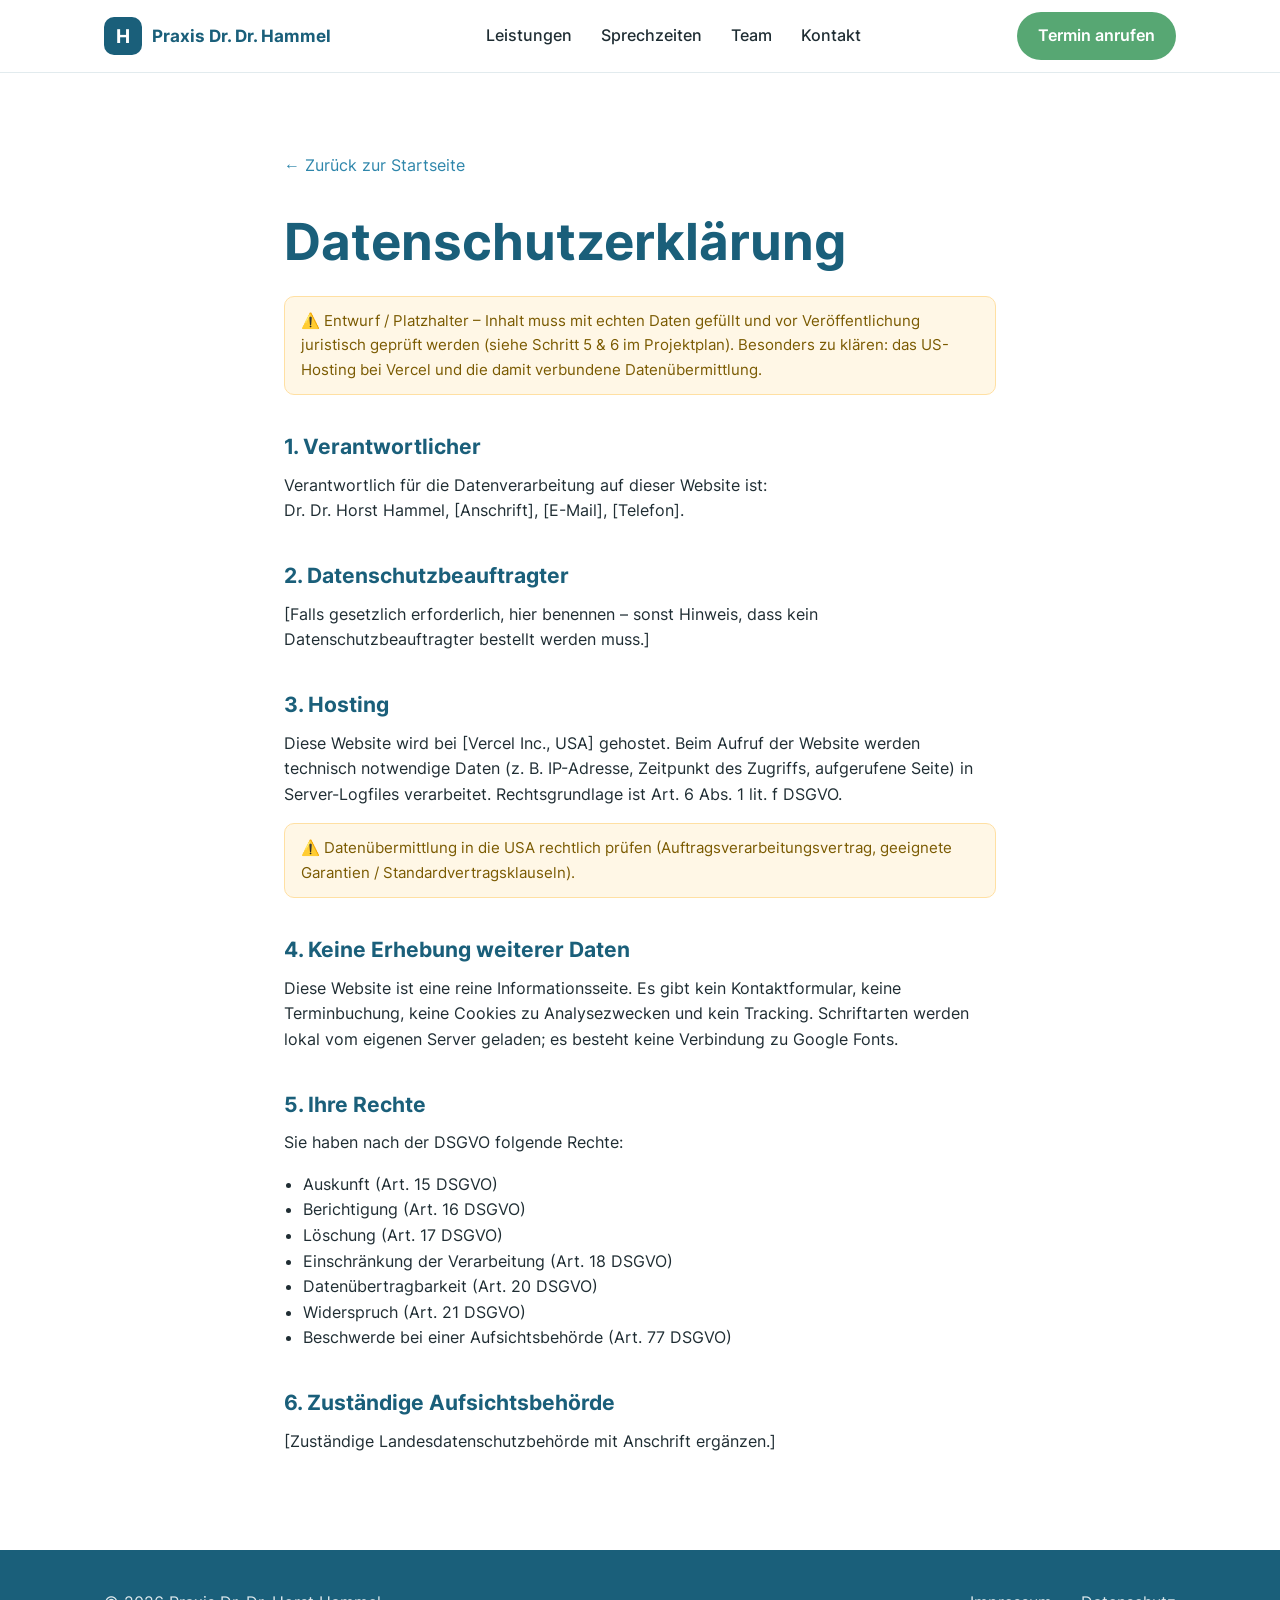
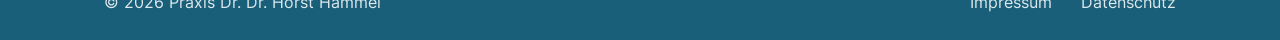
==== datenschutz.html @ 89290c8e "Scaffold structure, self-host font (DSGVO fix), add legal page shells - Self-host the Inter font fro" ====
<!DOCTYPE html>
<html lang="de">
<head>
  <meta charset="UTF-8" />
  <meta name="viewport" content="width=device-width, initial-scale=1.0" />
  <title>Datenschutzerklärung – Praxis Dr. Dr. Horst Hammel</title>
  <meta name="description" content="Datenschutzerklärung der Praxis Dr. Dr. Horst Hammel." />
  <meta name="robots" content="noindex" />
  <!-- Font is self-hosted in styles.css (see @font-face) — no external Google Fonts request. -->
  <link rel="stylesheet" href="styles.css" />
</head>
<body>

  <!-- ===== Header / Navigation ===== -->
  <header class="site-header">
    <div class="container header-inner">
      <a href="index.html" class="logo">
        <span class="logo-mark">H</span>
        <span class="logo-text">Praxis Dr. Dr. Hammel</span>
      </a>
      <nav class="nav">
        <a href="index.html#leistungen">Leistungen</a>
        <a href="index.html#sprechzeiten">Sprechzeiten</a>
        <a href="index.html#team">Team</a>
        <a href="index.html#kontakt">Kontakt</a>
      </nav>
      <a href="tel:+49000000000" class="btn btn-header">Termin anrufen</a>
    </div>
  </header>

  <!-- ===== Legal content ===== -->
  <section class="section">
    <div class="container legal">
      <a href="index.html" class="back">← Zurück zur Startseite</a>
      <h1>Datenschutzerklärung</h1>

      <p class="todo">⚠️ Entwurf / Platzhalter – Inhalt muss mit echten Daten
        gefüllt und vor Veröffentlichung juristisch geprüft werden
        (siehe Schritt 5 &amp; 6 im Projektplan). Besonders zu klären: das
        US-Hosting bei Vercel und die damit verbundene Datenübermittlung.</p>

      <h2>1. Verantwortlicher</h2>
      <p>
        Verantwortlich für die Datenverarbeitung auf dieser Website ist:<br />
        Dr. Dr. Horst Hammel, [Anschrift], [E-Mail], [Telefon].
      </p>

      <h2>2. Datenschutzbeauftragter</h2>
      <p>[Falls gesetzlich erforderlich, hier benennen – sonst Hinweis, dass
        kein Datenschutzbeauftragter bestellt werden muss.]</p>

      <h2>3. Hosting</h2>
      <p>
        Diese Website wird bei [Vercel Inc., USA] gehostet. Beim Aufruf der
        Website werden technisch notwendige Daten (z. B. IP-Adresse,
        Zeitpunkt des Zugriffs, aufgerufene Seite) in Server-Logfiles
        verarbeitet. Rechtsgrundlage ist Art. 6 Abs. 1 lit. f DSGVO.
      </p>
      <p class="todo">⚠️ Datenübermittlung in die USA rechtlich prüfen
        (Auftragsverarbeitungsvertrag, geeignete Garantien / Standardvertrags­klauseln).</p>

      <h2>4. Keine Erhebung weiterer Daten</h2>
      <p>
        Diese Website ist eine reine Informationsseite. Es gibt kein
        Kontaktformular, keine Terminbuchung, keine Cookies zu Analysezwecken
        und kein Tracking. Schriftarten werden lokal vom eigenen Server
        geladen; es besteht keine Verbindung zu Google Fonts.
      </p>

      <h2>5. Ihre Rechte</h2>
      <p>Sie haben nach der DSGVO folgende Rechte:</p>
      <ul>
        <li>Auskunft (Art. 15 DSGVO)</li>
        <li>Berichtigung (Art. 16 DSGVO)</li>
        <li>Löschung (Art. 17 DSGVO)</li>
        <li>Einschränkung der Verarbeitung (Art. 18 DSGVO)</li>
        <li>Datenübertragbarkeit (Art. 20 DSGVO)</li>
        <li>Widerspruch (Art. 21 DSGVO)</li>
        <li>Beschwerde bei einer Aufsichtsbehörde (Art. 77 DSGVO)</li>
      </ul>

      <h2>6. Zuständige Aufsichtsbehörde</h2>
      <p>[Zuständige Landesdatenschutzbehörde mit Anschrift ergänzen.]</p>
    </div>
  </section>

  <!-- ===== Footer ===== -->
  <footer class="site-footer">
    <div class="container footer-inner">
      <p>&copy; 2026 Praxis Dr. Dr. Horst Hammel</p>
      <nav class="footer-nav">
        <a href="impressum.html">Impressum</a>
        <a href="datenschutz.html">Datenschutz</a>
      </nav>
    </div>
  </footer>

</body>
</html>
---- styles.css ----
/* ===== Self-hosted Inter font =====
   Served from our own /fonts folder so no data (IP address) is sent to
   Google's servers. This avoids the well-known German DSGVO/GDPR problem
   with loading Google Fonts from a CDN. The "latin" subset covers German
   umlauts (ä ö ü ß) and the en/em dashes used on the site. */
@font-face {
  font-family: 'Inter';
  font-style: normal;
  font-weight: 400;
  font-display: swap;
  src: url('fonts/inter-latin-400-normal.woff2') format('woff2');
}
@font-face {
  font-family: 'Inter';
  font-style: normal;
  font-weight: 500;
  font-display: swap;
  src: url('fonts/inter-latin-500-normal.woff2') format('woff2');
}
@font-face {
  font-family: 'Inter';
  font-style: normal;
  font-weight: 600;
  font-display: swap;
  src: url('fonts/inter-latin-600-normal.woff2') format('woff2');
}
@font-face {
  font-family: 'Inter';
  font-style: normal;
  font-weight: 700;
  font-display: swap;
  src: url('fonts/inter-latin-700-normal.woff2') format('woff2');
}

/* ===== Base settings & colors ===== */
:root {
  --blue: #1a5f7a;
  --blue-light: #2e86ab;
  --blue-soft: #eaf4f7;
  --green: #57a773;
  --text: #1f2d33;
  --text-light: #5a6b72;
  --white: #ffffff;
  --gray: #f5f8fa;
  --border: #e2ebee;
  --shadow: 0 6px 24px rgba(26, 95, 122, 0.08);
  --radius: 14px;
}

* { margin: 0; padding: 0; box-sizing: border-box; }

html { scroll-behavior: smooth; }

body {
  font-family: 'Inter', -apple-system, BlinkMacSystemFont, 'Segoe UI', sans-serif;
  color: var(--text);
  line-height: 1.6;
  background: var(--white);
}

.container { width: 100%; max-width: 1120px; margin: 0 auto; padding: 0 24px; }

h1, h2, h3 { line-height: 1.2; font-weight: 700; color: var(--blue); }
h1 { font-size: clamp(2rem, 5vw, 3.2rem); }
h2 { font-size: clamp(1.6rem, 4vw, 2.3rem); margin-bottom: 2.5rem; }

.eyebrow {
  text-transform: uppercase;
  letter-spacing: 0.08em;
  font-size: 0.8rem;
  font-weight: 600;
  color: var(--blue-light);
  margin-bottom: 0.6rem;
}
.center { text-align: center; }
.muted { color: var(--text-light); }
.small { font-size: 0.9rem; }

/* ===== Buttons ===== */
.btn {
  display: inline-block;
  padding: 0.85rem 1.6rem;
  border-radius: 999px;
  font-weight: 600;
  text-decoration: none;
  transition: transform 0.15s ease, box-shadow 0.15s ease, background 0.15s ease;
  cursor: pointer;
  border: 2px solid transparent;
}
.btn:hover { transform: translateY(-2px); }
.btn-primary { background: var(--blue); color: var(--white); }
.btn-primary:hover { background: var(--blue-light); box-shadow: var(--shadow); }
.btn-secondary { background: transparent; color: var(--blue); border-color: var(--border); }
.btn-secondary:hover { border-color: var(--blue-light); }
.btn-header { background: var(--green); color: var(--white); padding: 0.6rem 1.2rem; }
.btn-header:hover { background: #4a9463; }
.btn-block { display: block; text-align: center; width: 100%; }

/* ===== Header ===== */
.site-header {
  position: sticky; top: 0; z-index: 50;
  background: rgba(255, 255, 255, 0.92);
  backdrop-filter: blur(8px);
  border-bottom: 1px solid var(--border);
}
.header-inner { display: flex; align-items: center; justify-content: space-between; height: 72px; gap: 1rem; }
.logo { display: flex; align-items: center; gap: 0.6rem; text-decoration: none; }
.logo-mark {
  width: 38px; height: 38px; border-radius: 10px;
  background: var(--blue); color: var(--white);
  display: grid; place-items: center; font-weight: 700; font-size: 1.2rem;
}
.logo-text { font-weight: 700; color: var(--blue); font-size: 1.05rem; }
.nav { display: flex; gap: 1.8rem; }
.nav a { text-decoration: none; color: var(--text); font-weight: 500; font-size: 0.98rem; }
.nav a:hover { color: var(--blue-light); }

/* ===== Hero ===== */
.hero { background: linear-gradient(160deg, var(--blue-soft) 0%, var(--white) 100%); padding: 5rem 0; }
.hero-inner { display: grid; grid-template-columns: 1.3fr 1fr; gap: 3rem; align-items: center; }
.hero-text .lead { font-size: 1.15rem; color: var(--text-light); margin: 1.2rem 0 2rem; max-width: 34rem; }
.hero-actions { display: flex; gap: 1rem; flex-wrap: wrap; }

.hero-card {
  background: var(--white); border-radius: var(--radius);
  padding: 2rem; box-shadow: var(--shadow); border: 1px solid var(--border);
}
.hero-card h3 { margin-bottom: 1rem; }
.hours-mini { list-style: none; margin-bottom: 1rem; }
.hours-mini li { display: flex; justify-content: space-between; padding: 0.5rem 0; border-bottom: 1px solid var(--border); }
.hours-mini span { color: var(--text-light); }
.hero-card-note { font-size: 0.9rem; color: var(--text-light); margin-bottom: 1.2rem; }

/* ===== Sections ===== */
.section { padding: 5rem 0; }
.section-alt { background: var(--gray); }

/* ===== Cards ===== */
.cards { display: grid; grid-template-columns: repeat(4, 1fr); gap: 1.5rem; }
.card {
  background: var(--white); border: 1px solid var(--border);
  border-radius: var(--radius); padding: 2rem 1.5rem; text-align: center;
  transition: transform 0.15s ease, box-shadow 0.15s ease;
}
.card:hover { transform: translateY(-4px); box-shadow: var(--shadow); }
.card-icon { font-size: 2.2rem; margin-bottom: 1rem; }
.card h3 { font-size: 1.1rem; margin-bottom: 0.6rem; }
.card p { color: var(--text-light); font-size: 0.95rem; }

/* ===== Office hours table ===== */
.hours-table { max-width: 640px; margin: 0 auto 1.5rem; }
.hours-row {
  display: flex; justify-content: space-between; gap: 1rem;
  padding: 1rem 1.25rem; background: var(--white);
  border: 1px solid var(--border); border-radius: 10px; margin-bottom: 0.6rem;
}
.hours-row span:first-child { font-weight: 600; color: var(--blue); }
.hours-row.muted span { color: var(--text-light); }

/* ===== About / Team ===== */
.about-inner { display: grid; grid-template-columns: 1fr 1.4fr; gap: 3rem; align-items: center; }
.about-photo {
  aspect-ratio: 4 / 5; border-radius: var(--radius);
  background: linear-gradient(160deg, var(--blue-soft), #d4e6ec);
  display: grid; place-items: center; color: var(--blue-light); font-weight: 600;
  border: 1px solid var(--border);
}
.checklist { list-style: none; margin-top: 1.5rem; }
.checklist li { padding: 0.4rem 0 0.4rem 1.8rem; position: relative; }
.checklist li::before { content: "✓"; position: absolute; left: 0; color: var(--green); font-weight: 700; }

/* ===== Contact ===== */
.contact-grid { display: grid; grid-template-columns: 1fr 1fr; gap: 1.5rem; }
.contact-box { background: var(--white); border: 1px solid var(--border); border-radius: var(--radius); padding: 2rem; }
.contact-box h3 { font-size: 1rem; margin: 1.2rem 0 0.3rem; }
.contact-box h3:first-child { margin-top: 0; }
.contact-box a { color: var(--blue-light); text-decoration: none; }
.contact-box a:hover { text-decoration: underline; }
.map-placeholder { display: grid; place-items: center; text-align: center; color: var(--text-light); background: var(--gray); }

/* ===== Footer ===== */
.site-footer { background: var(--blue); color: rgba(255,255,255,0.85); padding: 2.5rem 0 1.5rem; }
.footer-inner { display: flex; justify-content: space-between; align-items: center; flex-wrap: wrap; gap: 1rem; }
.footer-nav a { color: rgba(255,255,255,0.85); text-decoration: none; margin-left: 1.5rem; }
.footer-nav a:hover { color: var(--white); }
.legal-note { margin-top: 1.5rem; padding-top: 1.5rem; border-top: 1px solid rgba(255,255,255,0.15); }
.legal-note p { font-size: 0.85rem; color: rgba(255,255,255,0.7); }

/* ===== Legal pages (Impressum / Datenschutz) ===== */
.legal { max-width: 760px; margin: 0 auto; }
.legal h1 { margin-bottom: 1.5rem; }
.legal h2 { font-size: 1.3rem; margin: 2.5rem 0 0.8rem; }
.legal p, .legal li { color: var(--text); }
.legal p { margin-bottom: 1rem; }
.legal ul { margin: 0 0 1rem 1.2rem; }
.legal .todo {
  background: #fff7e6; border: 1px solid #ffe0a3; border-radius: 10px;
  padding: 0.75rem 1rem; margin: 0.5rem 0 1.5rem; font-size: 0.95rem; color: #7a5a00;
}
.legal .back { display: inline-block; margin-bottom: 2rem; color: var(--blue-light); text-decoration: none; }
.legal .back:hover { text-decoration: underline; }

/* ===== Mobile / Tablet ===== */
@media (max-width: 900px) {
  .hero-inner { grid-template-columns: 1fr; }
  .cards { grid-template-columns: repeat(2, 1fr); }
  .about-inner { grid-template-columns: 1fr; }
  .contact-grid { grid-template-columns: 1fr; }
  .nav { display: none; }
}
@media (max-width: 520px) {
  .cards { grid-template-columns: 1fr; }
  .header-inner .btn-header { display: none; }
  .hours-row { flex-direction: column; gap: 0.2rem; }
}
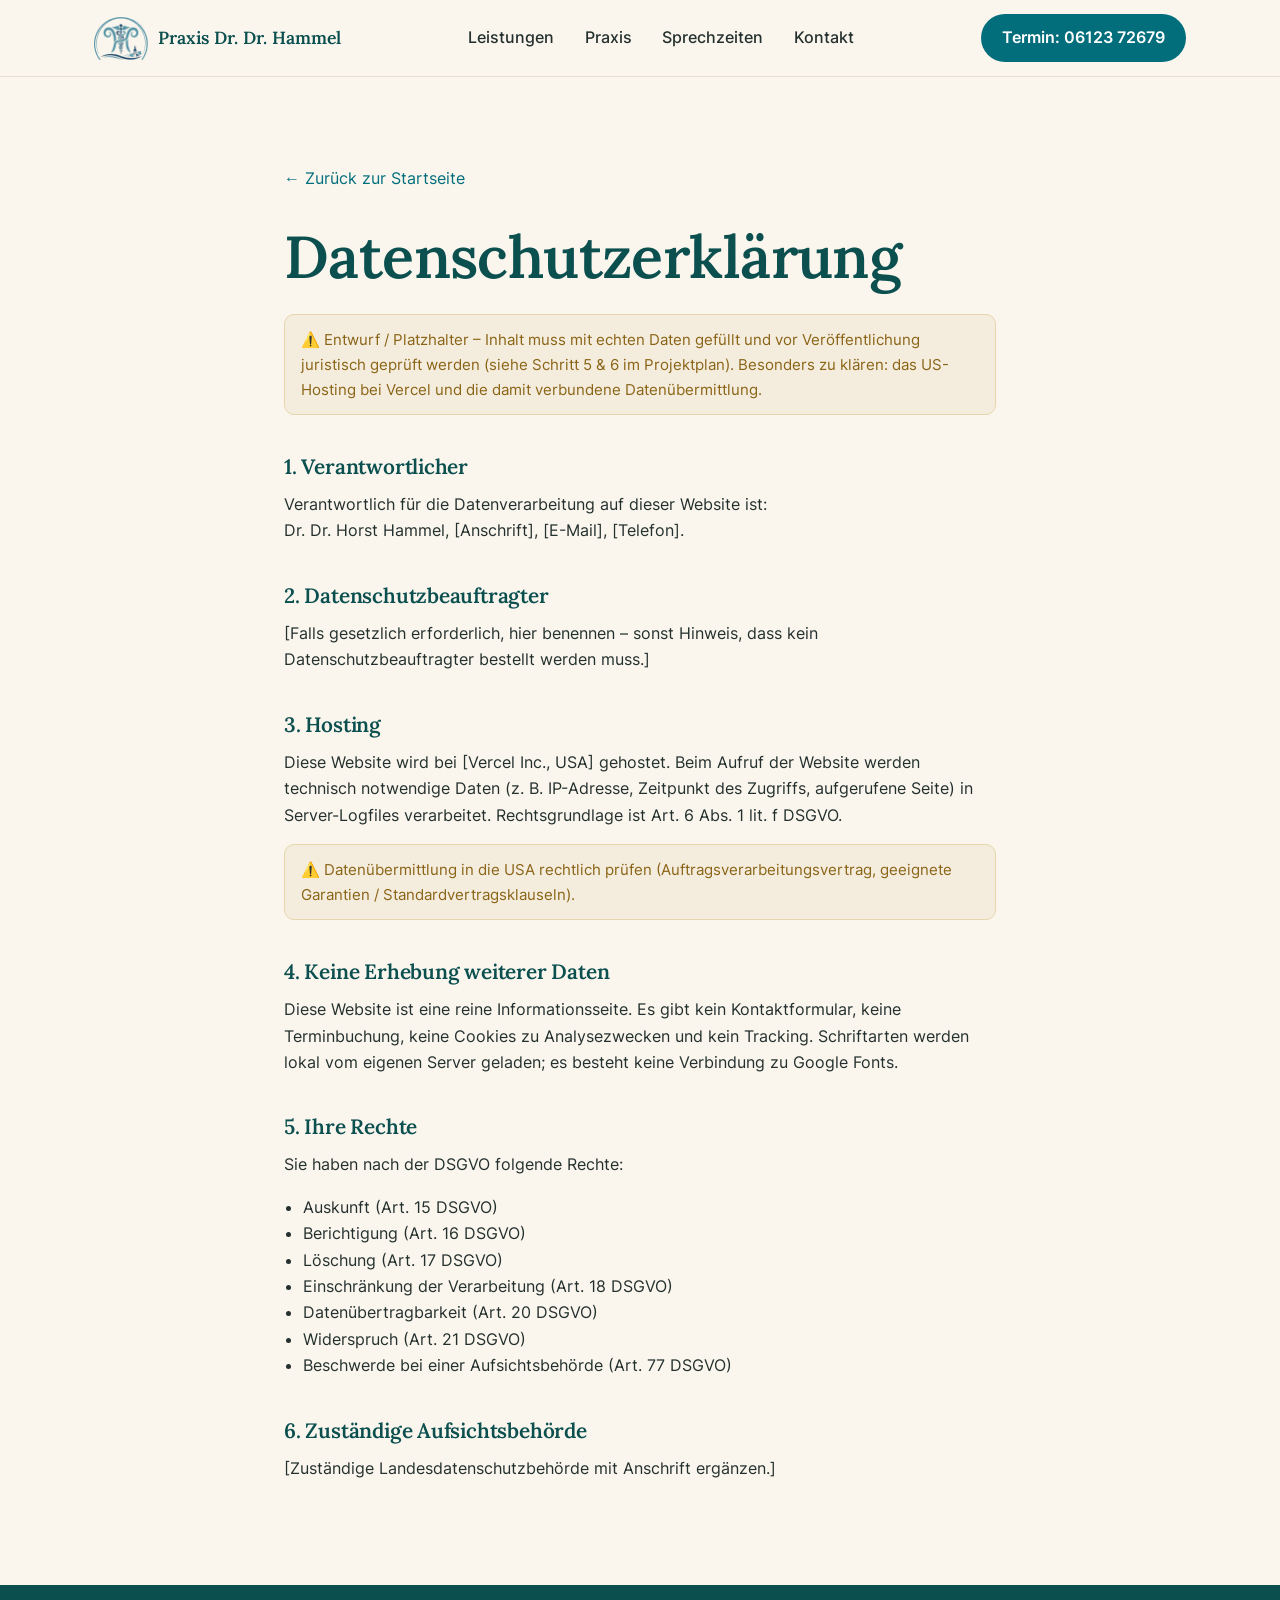
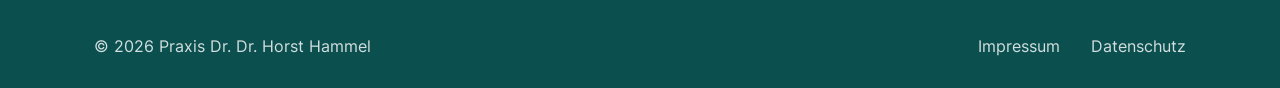
==== commit a24942c1: "Redesign site with a warm 'Rheingau' identity + richer Leistungen Design: - New palette: warm cream " ====
--- a/datenschutz.html
+++ b/datenschutz.html
@@ -15,16 +15,17 @@
   <header class="site-header">
     <div class="container header-inner">
       <a href="index.html" class="logo">
-        <span class="logo-mark">H</span>
+        <img class="logo-mark" src="assets/logo/logo-mark.png"
+             alt="Logo Praxis Dr. Dr. Horst Hammel" width="55" height="46" />
         <span class="logo-text">Praxis Dr. Dr. Hammel</span>
       </a>
       <nav class="nav">
         <a href="index.html#leistungen">Leistungen</a>
+        <a href="index.html#praxis">Praxis</a>
         <a href="index.html#sprechzeiten">Sprechzeiten</a>
-        <a href="index.html#team">Team</a>
         <a href="index.html#kontakt">Kontakt</a>
       </nav>
-      <a href="tel:+49000000000" class="btn btn-header">Termin anrufen</a>
+      <a href="tel:+49612372679" class="btn btn-header">Termin: 06123 72679</a>
     </div>
   </header>
 
--- a/styles.css
+++ b/styles.css
@@ -1,215 +1,255 @@
-/* ===== Self-hosted Inter font =====
-   Served from our own /fonts folder so no data (IP address) is sent to
-   Google's servers. This avoids the well-known German DSGVO/GDPR problem
-   with loading Google Fonts from a CDN. The "latin" subset covers German
-   umlauts (ä ö ü ß) and the en/em dashes used on the site. */
-@font-face {
-  font-family: 'Inter';
-  font-style: normal;
-  font-weight: 400;
-  font-display: swap;
-  src: url('fonts/inter-latin-400-normal.woff2') format('woff2');
-}
-@font-face {
-  font-family: 'Inter';
-  font-style: normal;
-  font-weight: 500;
-  font-display: swap;
-  src: url('fonts/inter-latin-500-normal.woff2') format('woff2');
-}
-@font-face {
-  font-family: 'Inter';
-  font-style: normal;
-  font-weight: 600;
-  font-display: swap;
-  src: url('fonts/inter-latin-600-normal.woff2') format('woff2');
-}
-@font-face {
-  font-family: 'Inter';
-  font-style: normal;
-  font-weight: 700;
-  font-display: swap;
-  src: url('fonts/inter-latin-700-normal.woff2') format('woff2');
-}
-
-/* ===== Base settings & colors ===== */
+/* ===== Self-hosted fonts (no external requests → DSGVO-friendly) =====
+   Inter for UI/body text, Lora (warm serif) for headings. Served from /fonts,
+   so no visitor data is sent to Google. The "latin" subset covers German
+   umlauts (ä ö ü ß) and en/em dashes. */
+@font-face { font-family:'Inter'; font-style:normal; font-weight:400; font-display:swap; src:url('fonts/inter-latin-400-normal.woff2') format('woff2'); }
+@font-face { font-family:'Inter'; font-style:normal; font-weight:500; font-display:swap; src:url('fonts/inter-latin-500-normal.woff2') format('woff2'); }
+@font-face { font-family:'Inter'; font-style:normal; font-weight:600; font-display:swap; src:url('fonts/inter-latin-600-normal.woff2') format('woff2'); }
+@font-face { font-family:'Inter'; font-style:normal; font-weight:700; font-display:swap; src:url('fonts/inter-latin-700-normal.woff2') format('woff2'); }
+@font-face { font-family:'Lora'; font-style:normal; font-weight:500; font-display:swap; src:url('fonts/lora-latin-500-normal.woff2') format('woff2'); }
+@font-face { font-family:'Lora'; font-style:normal; font-weight:600; font-display:swap; src:url('fonts/lora-latin-600-normal.woff2') format('woff2'); }
+@font-face { font-family:'Lora'; font-style:normal; font-weight:700; font-display:swap; src:url('fonts/lora-latin-700-normal.woff2') format('woff2'); }
+
+/* ===== Design tokens — "Rheingau" ===== */
 :root {
-  --blue: #1a5f7a;
-  --blue-light: #2e86ab;
-  --blue-soft: #eaf4f7;
-  --green: #57a773;
-  --text: #1f2d33;
-  --text-light: #5a6b72;
-  --white: #ffffff;
-  --gray: #f5f8fa;
-  --border: #e2ebee;
-  --shadow: 0 6px 24px rgba(26, 95, 122, 0.08);
-  --radius: 14px;
+  --pine:      #0b4f4f;   /* deep teal-green: headings, footer */
+  --teal:      #026e7c;   /* brand primary (logo) */
+  --teal-700:  #084f57;   /* hover / darker */
+  --gold:      #c9922f;   /* Riesling-gold accent (decorative) */
+  --gold-ink:  #8a6416;   /* gold as text on light (AA-safe) */
+  --cream:     #faf6ee;   /* warm page background */
+  --sage:      #e9f0ea;   /* soft green section tint */
+  --sand:      #f4ecdd;   /* warm panel tint */
+  --ink:       #24302e;   /* warm near-black text */
+  --muted:     #55655f;   /* muted text (AA on cream) */
+  --line:      #e7e0d0;   /* warm hairline border */
+  --white:     #ffffff;
+  --shadow:    0 14px 40px rgba(11, 79, 79, 0.10);
+  --shadow-sm: 0 6px 18px rgba(11, 79, 79, 0.07);
+  --radius:    16px;
+  --radius-sm: 12px;
+  --maxw:      1140px;
 }
 
 * { margin: 0; padding: 0; box-sizing: border-box; }
-
 html { scroll-behavior: smooth; }
-
 body {
   font-family: 'Inter', -apple-system, BlinkMacSystemFont, 'Segoe UI', sans-serif;
-  color: var(--text);
-  line-height: 1.6;
-  background: var(--white);
-}
-
-.container { width: 100%; max-width: 1120px; margin: 0 auto; padding: 0 24px; }
-
-h1, h2, h3 { line-height: 1.2; font-weight: 700; color: var(--blue); }
-h1 { font-size: clamp(2rem, 5vw, 3.2rem); }
-h2 { font-size: clamp(1.6rem, 4vw, 2.3rem); margin-bottom: 2.5rem; }
+  color: var(--ink);
+  line-height: 1.65;
+  background: var(--cream);
+  -webkit-font-smoothing: antialiased;
+}
+img { max-width: 100%; display: block; }
+
+.container { width: 100%; max-width: var(--maxw); margin: 0 auto; padding: 0 24px; }
+
+/* ===== Typography ===== */
+h1, h2 { font-family: 'Lora', Georgia, 'Times New Roman', serif; font-weight: 600; line-height: 1.12; color: var(--pine); letter-spacing: -0.01em; }
+h1 { font-size: clamp(2.4rem, 5.2vw, 3.7rem); }
+h2 { font-size: clamp(1.8rem, 3.8vw, 2.5rem); margin-bottom: 1rem; }
+h3 { font-family: 'Inter', sans-serif; font-weight: 600; color: var(--pine); }
 
 .eyebrow {
-  text-transform: uppercase;
-  letter-spacing: 0.08em;
-  font-size: 0.8rem;
-  font-weight: 600;
-  color: var(--blue-light);
-  margin-bottom: 0.6rem;
-}
+  display: inline-flex; align-items: center; gap: 0.55rem;
+  font-size: 0.78rem; font-weight: 600; letter-spacing: 0.14em;
+  text-transform: uppercase; color: var(--gold-ink); margin-bottom: 0.9rem;
+}
+.eyebrow::before { content: ""; width: 22px; height: 2px; background: var(--gold); border-radius: 2px; }
+.eyebrow.center { justify-content: center; }
+.section-head { max-width: 620px; }
+.section-head.center { margin: 0 auto 3rem; text-align: center; }
+.section-head p { color: var(--muted); font-size: 1.05rem; }
+.lead { font-size: 1.18rem; color: var(--muted); }
 .center { text-align: center; }
-.muted { color: var(--text-light); }
+.muted { color: var(--muted); }
 .small { font-size: 0.9rem; }
 
 /* ===== Buttons ===== */
 .btn {
-  display: inline-block;
-  padding: 0.85rem 1.6rem;
-  border-radius: 999px;
-  font-weight: 600;
-  text-decoration: none;
-  transition: transform 0.15s ease, box-shadow 0.15s ease, background 0.15s ease;
-  cursor: pointer;
-  border: 2px solid transparent;
+  display: inline-flex; align-items: center; justify-content: center; gap: 0.5rem;
+  padding: 0.9rem 1.7rem; border-radius: 999px; font-weight: 600; font-size: 0.98rem;
+  text-decoration: none; cursor: pointer; border: 1.5px solid transparent;
+  transition: transform .18s ease, box-shadow .18s ease, background .18s ease, border-color .18s ease, color .18s ease;
 }
 .btn:hover { transform: translateY(-2px); }
-.btn-primary { background: var(--blue); color: var(--white); }
-.btn-primary:hover { background: var(--blue-light); box-shadow: var(--shadow); }
-.btn-secondary { background: transparent; color: var(--blue); border-color: var(--border); }
-.btn-secondary:hover { border-color: var(--blue-light); }
-.btn-header { background: var(--green); color: var(--white); padding: 0.6rem 1.2rem; }
-.btn-header:hover { background: #4a9463; }
-.btn-block { display: block; text-align: center; width: 100%; }
+.btn:focus-visible { outline: 3px solid var(--gold); outline-offset: 2px; }
+.btn-primary { background: var(--teal); color: #fff; box-shadow: var(--shadow-sm); }
+.btn-primary:hover { background: var(--pine); }
+.btn-secondary { background: transparent; color: var(--pine); border-color: var(--line); }
+.btn-secondary:hover { border-color: var(--teal); color: var(--teal); }
+.btn-header { background: var(--teal); color: #fff; padding: 0.62rem 1.25rem; }
+.btn-header:hover { background: var(--pine); }
+.btn-block { display: flex; width: 100%; }
+
+a { color: var(--teal); }
 
 /* ===== Header ===== */
 .site-header {
   position: sticky; top: 0; z-index: 50;
-  background: rgba(255, 255, 255, 0.92);
-  backdrop-filter: blur(8px);
-  border-bottom: 1px solid var(--border);
-}
-.header-inner { display: flex; align-items: center; justify-content: space-between; height: 72px; gap: 1rem; }
-.logo { display: flex; align-items: center; gap: 0.6rem; text-decoration: none; }
-.logo-mark {
-  width: 38px; height: 38px; border-radius: 10px;
-  background: var(--blue); color: var(--white);
-  display: grid; place-items: center; font-weight: 700; font-size: 1.2rem;
-}
-.logo-text { font-weight: 700; color: var(--blue); font-size: 1.05rem; }
-.nav { display: flex; gap: 1.8rem; }
-.nav a { text-decoration: none; color: var(--text); font-weight: 500; font-size: 0.98rem; }
-.nav a:hover { color: var(--blue-light); }
+  background: rgba(250, 246, 238, 0.85);
+  backdrop-filter: blur(10px);
+  border-bottom: 1px solid var(--line);
+}
+.header-inner { display: flex; align-items: center; justify-content: space-between; height: 76px; gap: 1rem; }
+.logo { display: flex; align-items: center; gap: 0.65rem; text-decoration: none; }
+.logo-mark { height: 44px; width: auto; }
+.logo-text { font-family: 'Lora', serif; font-weight: 600; color: var(--pine); font-size: 1.1rem; }
+.nav { display: flex; gap: 1.9rem; }
+.nav a { text-decoration: none; color: var(--ink); font-weight: 500; font-size: 0.98rem; position: relative; }
+.nav a::after { content: ""; position: absolute; left: 0; bottom: -6px; width: 0; height: 2px; background: var(--gold); transition: width .2s ease; }
+.nav a:hover { color: var(--pine); }
+.nav a:hover::after { width: 100%; }
 
 /* ===== Hero ===== */
-.hero { background: linear-gradient(160deg, var(--blue-soft) 0%, var(--white) 100%); padding: 5rem 0; }
-.hero-inner { display: grid; grid-template-columns: 1.3fr 1fr; gap: 3rem; align-items: center; }
-.hero-text .lead { font-size: 1.15rem; color: var(--text-light); margin: 1.2rem 0 2rem; max-width: 34rem; }
-.hero-actions { display: flex; gap: 1rem; flex-wrap: wrap; }
+.hero {
+  position: relative; overflow: hidden;
+  background:
+    radial-gradient(1100px 480px at 88% -12%, rgba(201, 146, 47, 0.14), transparent 60%),
+    radial-gradient(820px 460px at 6% 118%, rgba(2, 110, 124, 0.08), transparent 62%),
+    var(--cream);
+  padding: 5.5rem 0 5rem;
+}
+.hero-inner { display: grid; grid-template-columns: 1.25fr 0.9fr; gap: 3.5rem; align-items: center; }
+.hero-text .lead { margin: 1.3rem 0 2rem; max-width: 33rem; }
+.hero-actions { display: flex; gap: 0.9rem; flex-wrap: wrap; }
+.hero-meta { margin-top: 2rem; display: flex; gap: 1.6rem; flex-wrap: wrap; color: var(--muted); font-size: 0.92rem; }
+.hero-meta span { display: inline-flex; align-items: center; gap: 0.4rem; }
 
 .hero-card {
-  background: var(--white); border-radius: var(--radius);
-  padding: 2rem; box-shadow: var(--shadow); border: 1px solid var(--border);
-}
-.hero-card h3 { margin-bottom: 1rem; }
-.hours-mini { list-style: none; margin-bottom: 1rem; }
-.hours-mini li { display: flex; justify-content: space-between; padding: 0.5rem 0; border-bottom: 1px solid var(--border); }
-.hours-mini span { color: var(--text-light); }
-.hero-card-note { font-size: 0.9rem; color: var(--text-light); margin-bottom: 1.2rem; }
+  background: var(--white); border-radius: var(--radius); border: 1px solid var(--line);
+  padding: 2rem; box-shadow: var(--shadow);
+}
+.hero-card h3 { font-size: 1.05rem; margin-bottom: 1.1rem; display: flex; align-items: center; gap: 0.5rem; }
+.hero-card .card-row { display: flex; justify-content: space-between; gap: 1rem; padding: 0.7rem 0; border-bottom: 1px solid var(--line); font-size: 0.96rem; }
+.hero-card .card-row:last-of-type { border-bottom: 0; }
+.hero-card .card-row span { color: var(--muted); }
+.hero-card .card-row strong { color: var(--ink); font-weight: 600; text-align: right; }
+.hero-card .btn { margin-top: 1.3rem; }
+
+/* ===== Approach / philosophy strip ===== */
+.approach { background: var(--pine); color: #eaf3f1; padding: 3.6rem 0; }
+.approach .container { max-width: 900px; text-align: center; }
+.approach p.statement { font-family: 'Lora', serif; font-size: clamp(1.35rem, 2.6vw, 1.9rem); line-height: 1.4; color: #fff; }
+.approach .leaf { color: var(--gold); font-size: 1.6rem; display: block; margin-bottom: 0.8rem; }
+.approach-values { display: flex; justify-content: center; gap: 2.5rem; margin-top: 2.2rem; flex-wrap: wrap; }
+.approach-values div { display: flex; align-items: center; gap: 0.5rem; font-size: 0.95rem; color: #cfe4e0; }
+.approach-values strong { color: var(--gold); font-weight: 700; }
 
 /* ===== Sections ===== */
-.section { padding: 5rem 0; }
-.section-alt { background: var(--gray); }
-
-/* ===== Cards ===== */
-.cards { display: grid; grid-template-columns: repeat(4, 1fr); gap: 1.5rem; }
-.card {
-  background: var(--white); border: 1px solid var(--border);
-  border-radius: var(--radius); padding: 2rem 1.5rem; text-align: center;
-  transition: transform 0.15s ease, box-shadow 0.15s ease;
-}
-.card:hover { transform: translateY(-4px); box-shadow: var(--shadow); }
-.card-icon { font-size: 2.2rem; margin-bottom: 1rem; }
-.card h3 { font-size: 1.1rem; margin-bottom: 0.6rem; }
-.card p { color: var(--text-light); font-size: 0.95rem; }
-
-/* ===== Office hours table ===== */
-.hours-table { max-width: 640px; margin: 0 auto 1.5rem; }
+.section { padding: 5.5rem 0; }
+.section-alt { background: var(--sage); }
+
+/* ===== Leistungen (grouped, rich) ===== */
+.service-group { margin-bottom: 3rem; }
+.service-group:last-child { margin-bottom: 0; }
+.service-group-head { display: flex; align-items: center; gap: 0.8rem; margin-bottom: 1.4rem; }
+.service-group-head h3 { font-family: 'Lora', serif; font-size: 1.4rem; font-weight: 600; }
+.service-group-head .badge { font-size: 0.72rem; font-weight: 600; letter-spacing: 0.06em; text-transform: uppercase; color: var(--gold-ink); background: var(--sand); padding: 0.25rem 0.7rem; border-radius: 999px; }
+.service-grid { display: grid; grid-template-columns: repeat(3, 1fr); gap: 1.3rem; }
+.service {
+  background: var(--white); border: 1px solid var(--line); border-radius: var(--radius);
+  padding: 1.6rem; transition: transform .18s ease, box-shadow .18s ease, border-color .18s ease;
+}
+.service:hover { transform: translateY(-4px); box-shadow: var(--shadow); border-color: transparent; }
+.service-icon {
+  width: 46px; height: 46px; border-radius: 12px; display: grid; place-items: center;
+  font-size: 1.4rem; background: var(--sage); margin-bottom: 1rem;
+}
+.service h4 { font-size: 1.05rem; font-weight: 600; color: var(--pine); margin-bottom: 0.4rem; }
+.service p { color: var(--muted); font-size: 0.95rem; }
+.services-note {
+  max-width: 720px; margin: 2.5rem auto 0; text-align: center; color: var(--muted);
+  font-size: 0.97rem; padding-top: 1.6rem; border-top: 1px dashed var(--line);
+}
+.services-note strong { color: var(--pine); }
+
+/* ===== Office hours ===== */
+.hours-wrap { max-width: 620px; margin: 0 auto; }
+.hours-tag {
+  display: inline-flex; align-items: center; gap: 0.45rem; margin: 0 auto 1.2rem;
+  font-size: 0.82rem; font-weight: 600; color: var(--gold-ink); background: var(--sand);
+  padding: 0.4rem 0.9rem; border-radius: 999px;
+}
 .hours-row {
   display: flex; justify-content: space-between; gap: 1rem;
-  padding: 1rem 1.25rem; background: var(--white);
-  border: 1px solid var(--border); border-radius: 10px; margin-bottom: 0.6rem;
-}
-.hours-row span:first-child { font-weight: 600; color: var(--blue); }
-.hours-row.muted span { color: var(--text-light); }
+  padding: 0.95rem 1.25rem; background: var(--white);
+  border: 1px solid var(--line); border-radius: var(--radius-sm); margin-bottom: 0.55rem;
+}
+.hours-row span:first-child { font-weight: 600; color: var(--pine); }
+.hours-row.closed span { color: var(--muted); }
+.emergency { text-align: center; margin-top: 1.6rem; color: var(--muted); font-size: 0.92rem; }
+.emergency strong { color: var(--pine); }
 
 /* ===== About / Team ===== */
-.about-inner { display: grid; grid-template-columns: 1fr 1.4fr; gap: 3rem; align-items: center; }
+.about-inner { display: grid; grid-template-columns: 0.85fr 1.15fr; gap: 3.2rem; align-items: center; }
 .about-photo {
-  aspect-ratio: 4 / 5; border-radius: var(--radius);
-  background: linear-gradient(160deg, var(--blue-soft), #d4e6ec);
-  display: grid; place-items: center; color: var(--blue-light); font-weight: 600;
-  border: 1px solid var(--border);
-}
-.checklist { list-style: none; margin-top: 1.5rem; }
-.checklist li { padding: 0.4rem 0 0.4rem 1.8rem; position: relative; }
-.checklist li::before { content: "✓"; position: absolute; left: 0; color: var(--green); font-weight: 700; }
+  aspect-ratio: 4 / 5; border-radius: var(--radius); position: relative;
+  background: linear-gradient(160deg, var(--sage), #d7e6e0);
+  display: grid; place-items: center; color: var(--teal); font-weight: 600;
+  border: 1px solid var(--line); box-shadow: var(--shadow-sm);
+}
+.about-photo::after { content: "Foto folgt"; font-size: 0.9rem; color: var(--muted); }
+.tags { display: flex; flex-wrap: wrap; gap: 0.55rem; margin: 1.3rem 0; }
+.tag { font-size: 0.85rem; font-weight: 500; color: var(--teal-700); background: var(--sage); border: 1px solid var(--line); padding: 0.35rem 0.85rem; border-radius: 999px; }
+.wb-note { background: var(--sand); border-left: 3px solid var(--gold); border-radius: 0 10px 10px 0; padding: 0.9rem 1.1rem; margin-top: 1.4rem; font-size: 0.95rem; color: var(--ink); }
+.wb-note strong { color: var(--pine); }
 
 /* ===== Contact ===== */
 .contact-grid { display: grid; grid-template-columns: 1fr 1fr; gap: 1.5rem; }
-.contact-box { background: var(--white); border: 1px solid var(--border); border-radius: var(--radius); padding: 2rem; }
-.contact-box h3 { font-size: 1rem; margin: 1.2rem 0 0.3rem; }
+.contact-box { background: var(--white); border: 1px solid var(--line); border-radius: var(--radius); padding: 2rem; }
+.contact-box h3 { font-size: 0.82rem; text-transform: uppercase; letter-spacing: 0.08em; color: var(--gold-ink); margin: 1.3rem 0 0.3rem; }
 .contact-box h3:first-child { margin-top: 0; }
-.contact-box a { color: var(--blue-light); text-decoration: none; }
+.contact-box p { font-size: 1.02rem; }
+.contact-box a { text-decoration: none; }
 .contact-box a:hover { text-decoration: underline; }
-.map-placeholder { display: grid; place-items: center; text-align: center; color: var(--text-light); background: var(--gray); }
+.map-placeholder { display: grid; place-items: center; text-align: center; color: var(--muted); background: var(--sage); font-size: 0.95rem; padding: 2rem; }
 
 /* ===== Footer ===== */
-.site-footer { background: var(--blue); color: rgba(255,255,255,0.85); padding: 2.5rem 0 1.5rem; }
+.site-footer { background: var(--pine); color: rgba(255,255,255,0.82); padding: 3rem 0 1.8rem; }
 .footer-inner { display: flex; justify-content: space-between; align-items: center; flex-wrap: wrap; gap: 1rem; }
-.footer-nav a { color: rgba(255,255,255,0.85); text-decoration: none; margin-left: 1.5rem; }
-.footer-nav a:hover { color: var(--white); }
-.legal-note { margin-top: 1.5rem; padding-top: 1.5rem; border-top: 1px solid rgba(255,255,255,0.15); }
-.legal-note p { font-size: 0.85rem; color: rgba(255,255,255,0.7); }
+.footer-inner .logo-text { color: #fff; }
+.footer-nav a { color: rgba(255,255,255,0.82); text-decoration: none; margin-left: 1.6rem; }
+.footer-nav a:hover { color: var(--gold); }
+.footer-fine { margin-top: 1.8rem; padding-top: 1.4rem; border-top: 1px solid rgba(255,255,255,0.15); font-size: 0.85rem; color: rgba(255,255,255,0.6); }
 
 /* ===== Legal pages (Impressum / Datenschutz) ===== */
 .legal { max-width: 760px; margin: 0 auto; }
 .legal h1 { margin-bottom: 1.5rem; }
 .legal h2 { font-size: 1.3rem; margin: 2.5rem 0 0.8rem; }
-.legal p, .legal li { color: var(--text); }
+.legal p, .legal li { color: var(--ink); }
 .legal p { margin-bottom: 1rem; }
 .legal ul { margin: 0 0 1rem 1.2rem; }
-.legal .todo {
-  background: #fff7e6; border: 1px solid #ffe0a3; border-radius: 10px;
-  padding: 0.75rem 1rem; margin: 0.5rem 0 1.5rem; font-size: 0.95rem; color: #7a5a00;
-}
-.legal .back { display: inline-block; margin-bottom: 2rem; color: var(--blue-light); text-decoration: none; }
+.legal .todo { background: var(--sand); border: 1px solid #e7d6ad; border-radius: 10px; padding: 0.75rem 1rem; margin: 0.5rem 0 1.5rem; font-size: 0.95rem; color: var(--gold-ink); }
+.legal .back { display: inline-block; margin-bottom: 2rem; color: var(--teal); text-decoration: none; }
 .legal .back:hover { text-decoration: underline; }
 
-/* ===== Mobile / Tablet ===== */
+/* ===== Motion (progressive enhancement, reduced-motion safe) ===== */
+.js .reveal { opacity: 0; transform: translateY(16px); }
+.js .reveal.is-visible { opacity: 1; transform: none; transition: opacity .6s ease, transform .6s ease; }
+.hero-text, .hero-card { animation: rise .7s ease both; }
+.hero-card { animation-delay: .1s; }
+@keyframes rise { from { opacity: 0; transform: translateY(18px); } to { opacity: 1; transform: none; } }
+
+@media (prefers-reduced-motion: reduce) {
+  * { animation: none !important; transition: none !important; scroll-behavior: auto !important; }
+  .js .reveal { opacity: 1; transform: none; }
+}
+
+/* ===== Responsive ===== */
 @media (max-width: 900px) {
-  .hero-inner { grid-template-columns: 1fr; }
-  .cards { grid-template-columns: repeat(2, 1fr); }
+  .hero-inner { grid-template-columns: 1fr; gap: 2.5rem; }
+  .service-grid { grid-template-columns: repeat(2, 1fr); }
   .about-inner { grid-template-columns: 1fr; }
   .contact-grid { grid-template-columns: 1fr; }
   .nav { display: none; }
 }
-@media (max-width: 520px) {
-  .cards { grid-template-columns: 1fr; }
+@media (max-width: 560px) {
+  .section { padding: 4rem 0; }
+  .service-grid { grid-template-columns: 1fr; }
   .header-inner .btn-header { display: none; }
   .hours-row { flex-direction: column; gap: 0.2rem; }
-}
+  .approach-values { gap: 1.2rem; }
+  .footer-inner { flex-direction: column; text-align: center; }
+  .footer-nav a { margin: 0 0.8rem; }
+}
